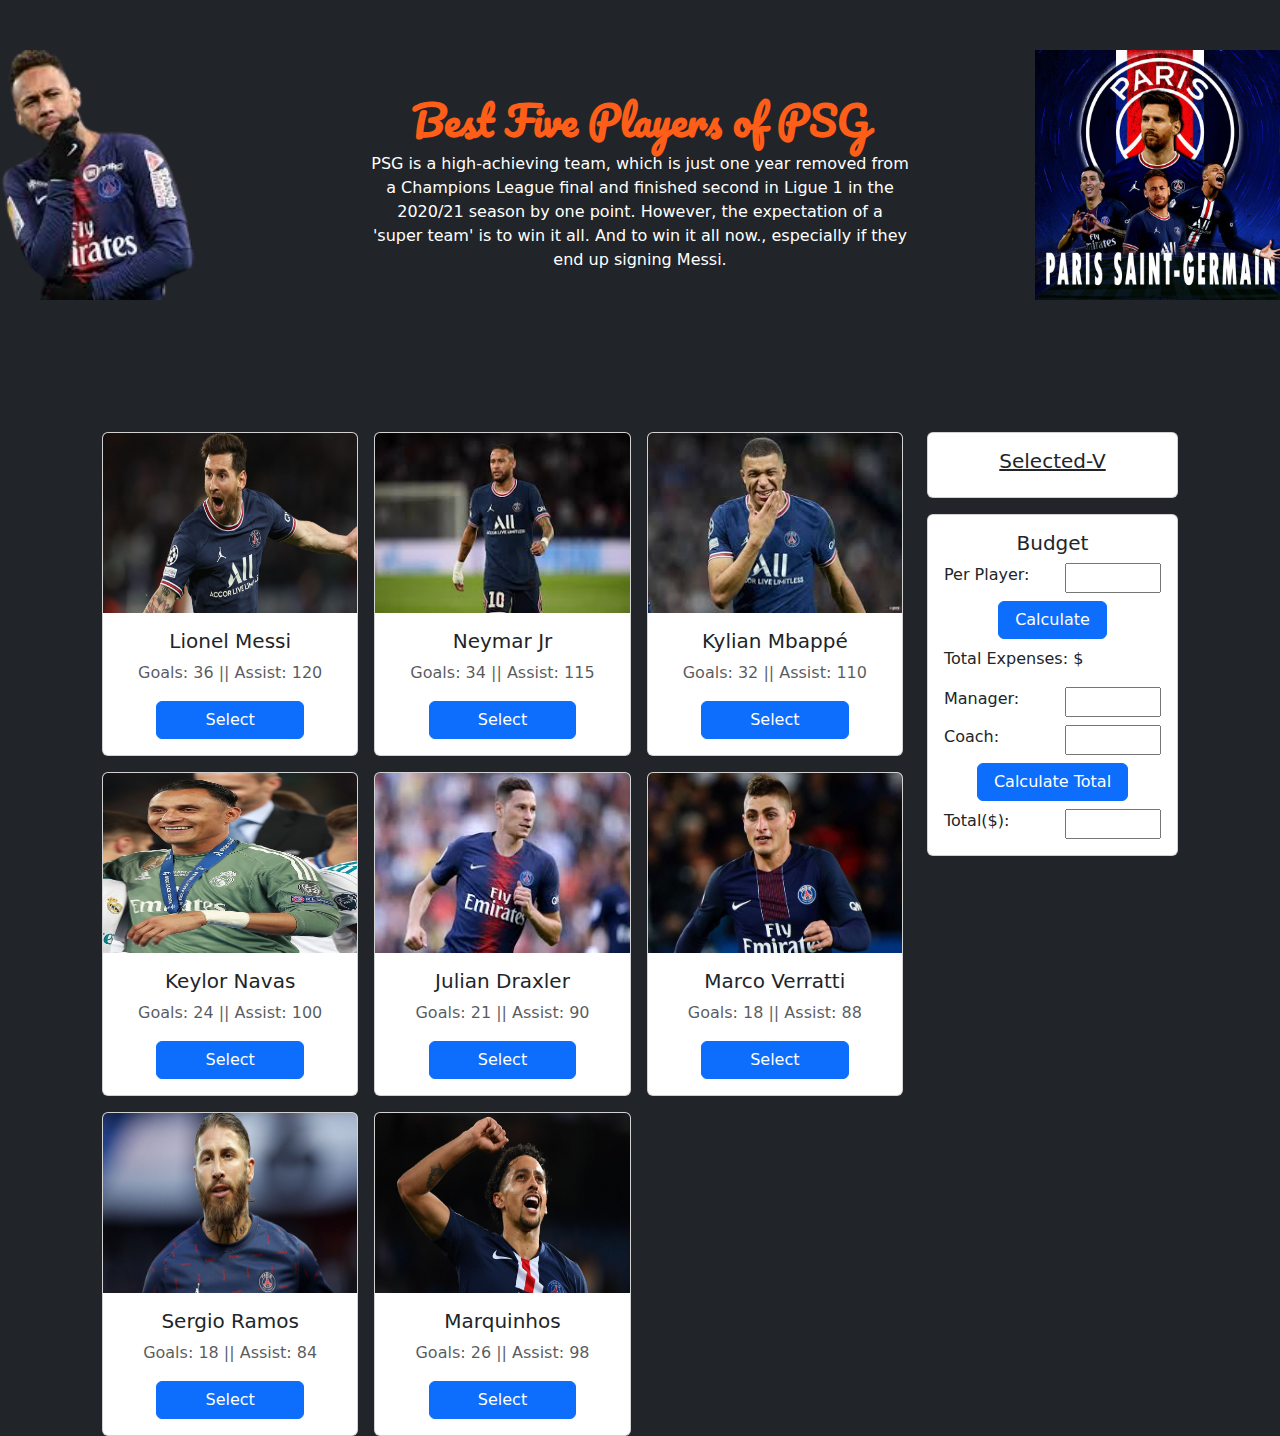
==== index.html @ 65ece007 "error resolved" ====
<!DOCTYPE html>
<html lang="en">

<head>
    <meta charset="UTF-8">
    <meta http-equiv="X-UA-Compatible" content="IE=edge">
    <meta name="viewport" content="width=device-width, initial-scale=1.0">
    <title>Best Players</title>
    <link rel="stylesheet" href="https://cdn.jsdelivr.net/npm/bootstrap@5.2.0/dist/css/bootstrap.min.css">
    <link rel="stylesheet" href="css/style.css">
</head>

<body class="bg-dark">
    <header class="bg-dark">
        <div class="row">
            <div class="col-3">
                <img id="first" src="players/naymer-banner-removebg-preview.png" alt="">
            </div>
            <div class="col-6 py-5 my-5">
                <h1 id="heading" class="text-center fw-bold">Best Five Players of PSG</h1>
                <p class="text-center text-white">
                    PSG is a high-achieving team, which is just one year removed from a Champions League final and
                    finished second in Ligue 1 in the 2020/21 season by one point. However, the expectation of a 'super
                    team' is to win it all. And to win it all now., especially if they end up signing Messi.
                </p>
            </div>
            <div class="col-3">
                <img id="second" class="img-fluid" src="players/psg-poster.jpg" alt="">
            </div>
        </div>
    </header>
    <main class="container mt-5">
        <section>
            <div class="row">
                <div class="col-9">
                    <div class="row gx-3 gy-3">
                        <div class="col-4">
                            <div class="card">
                                <img src="players/messi.jpg" class="card-img-top" alt="...">
                                <div class="card-body">
                                    <h5 class="card-title text-center" id="messi">Lionel Messi</h5>
                                    <p class="card-text text-muted text-center">
                                        Goals: 36 || Assist: 120
                                    </p>
                                    <div class="text-center">
                                        <button id="select-messi" class="btn btn-primary px-5">Select</button>
                                    </div>
                                </div>
                            </div>
                        </div>
                        <div class="col-4">
                            <div class="card">
                                <img src="players/naymer.jpg" class="card-img-top" alt="...">
                                <div class="card-body">
                                    <h5 id="neymar" class="card-title text-center">Neymar Jr</h5>
                                    <p class="card-text text-muted text-center">
                                        Goals: 34 || Assist: 115
                                    </p>
                                    <div class="text-center">
                                        <button id="select-neymar" class="btn btn-primary px-5">Select</button>
                                    </div>
                                </div>
                            </div>
                        </div>
                        <div class="col-4">
                            <div class="card">
                                <img src="players/embappe.jpg" class="card-img-top" alt="...">
                                <div class="card-body">
                                    <h5 id="mbappe" class="card-title text-center">Kylian Mbappé</h5>
                                    <p class="card-text text-muted text-center">
                                        Goals: 32 || Assist: 110
                                    </p>
                                    <div class="text-center">
                                        <button id="select-mbappe" class="btn btn-primary px-5">Select</button>
                                    </div>
                                </div>
                            </div>
                        </div>
                        <div class="col-4">
                            <div class="card">
                                <img src="players/navas.jpg" class="card-img-top" alt="...">
                                <div class="card-body">
                                    <h5 id="navas" class="card-title text-center">Keylor Navas</h5>
                                    <p class="card-text text-muted text-center">
                                        Goals: 24 || Assist: 100
                                    </p>
                                    <div class="text-center">
                                        <button id="select-navas" class="btn btn-primary px-5">Select</button>
                                    </div>
                                </div>
                            </div>
                        </div>
                        <div class="col-4">
                            <div class="card">
                                <img src="players/draxler.jpg" class="card-img-top" alt="...">
                                <div class="card-body">
                                    <h5 id="julian" class="card-title text-center">Julian Draxler</h5>
                                    <p class="card-text text-muted text-center">
                                        Goals: 21 || Assist: 90
                                    </p>
                                    <div class="text-center">
                                        <button id="select-julian" class="btn btn-primary px-5">Select</button>
                                    </div>
                                </div>
                            </div>
                        </div>
                        <div class="col-4">
                            <div class="card">
                                <img src="players/marco-verratti.jpg" class="card-img-top" alt="...">
                                <div class="card-body">
                                    <h5 id="marco" class="card-title text-center">Marco Verratti</h5>
                                    <p class="card-text text-muted text-center">
                                        Goals: 18 || Assist: 88
                                    </p>
                                    <div class="text-center">
                                        <button id="select-marco" class="btn btn-primary px-5">Select</button>
                                    </div>
                                </div>
                            </div>
                        </div>
                        <div class="col-4">
                            <div class="card">
                                <img src="players/16507482554190.jpg" class="card-img-top" alt="...">
                                <div class="card-body">
                                    <h5 id="ramos" class="card-title text-center">Sergio Ramos</h5>
                                    <p class="card-text text-muted text-center">
                                        Goals: 18 || Assist: 84
                                    </p>
                                    <div class="text-center">
                                        <button id="select-ramos" class="btn btn-primary px-5">Select</button>
                                    </div>
                                </div>
                            </div>
                        </div>
                        <div class="col-4">
                            <div class="card">
                                <img src="players/marquinhos-psg-2019-20_hjcfh6ku46y51cgior0f1y7bl.jpg"
                                    class="card-img-top" alt="...">
                                <div class="card-body">
                                    <h5 id="marq" class="card-title text-center">Marquinhos</h5>
                                    <p class="card-text text-muted text-center">
                                        Goals: 26 || Assist: 98
                                    </p>
                                    <div class="text-center">
                                        <button id="select-marq" class="btn btn-primary px-5">Select</button>
                                    </div>
                                </div>
                            </div>
                        </div>
                    </div>
                </div>
                <div class="col-3">
                    <div class="row gy-3">
                        <div class="col-12">
                            <div class="card">
                                <div class="card-body">
                                    <h5 class="card-title text-center"><u>Selected-V</u></h5>
                                    <ol class="card-text" id="players-container"></ol>
                                </div>
                            </div>
                        </div>
                        <div class="col-12">
                            <div class="card">
                                <div class="card-body">
                                    <h5 class="card-title text-center">Budget</h5>
                                    <div class="row">
                                        <div class="col-6">
                                            Per Player:
                                        </div>
                                        <div class="col-6">
                                            <input id="per-player-cost" class="cost" type="text">
                                        </div>
                                    </div>
                                    <div class="text-center mt-2">
                                        <button id="calculate" class="btn btn-primary px-3">Calculate</button>
                                    </div>
                                    <div class="mt-2">
                                        <p>Total Expenses: <span>$</span><span id="cost-for-players"></span></p>
                                    </div>
                                    <div class="row">
                                        <div class="col-6">
                                            Manager:
                                        </div>
                                        <div class="col-6">
                                            <input id="manager-cost" class="cost" type="text">
                                        </div>
                                    </div>
                                    <div class="row mt-2">
                                        <div class="col-6">
                                            Coach:
                                        </div>
                                        <div class="col-6">
                                            <input id="coach-cost" class="cost" type="text">
                                        </div>
                                    </div>
                                    <div class="text-center mt-2">
                                        <button id="calculate-total" class="btn btn-primary px-3">Calculate Total</button>
                                    </div>
                                    <div class="row mt-2">
                                        <div class="col-6">
                                            Total($):
                                        </div>
                                        <div class="col-6">
                                            <input id="total-cost" class="cost" type="text">
                                        </div>
                                    </div>
                                </div>
                            </div>
                        </div>
                    </div>
                </div>
        </section>
    </main>

    <script src="script/script.js"></script>
    <script src="https://cdn.jsdelivr.net/npm/bootstrap@5.2.0/dist/js/bootstrap.bundle.min.js"></script>
</body>

</html>
---- css/style.css ----
@import url('https://fonts.googleapis.com/css2?family=Pacifico&family=Poppins&display=swap');

body{
    max-width: 1100px;
    margin: auto;
}
#heading {
    font-family: 'Pacifico', cursive;
    color: #FF5E19;
}

#first{
    position: absolute;
    left: -140px;
    height: 250px;
    top: 50px
}
#second{
    position: absolute;
    right: -5px;
    height: 250px;
    top: 50px
}

main img{
    width: 100px;
    height: 180px;
}

.cost{
    width: 100%;
}
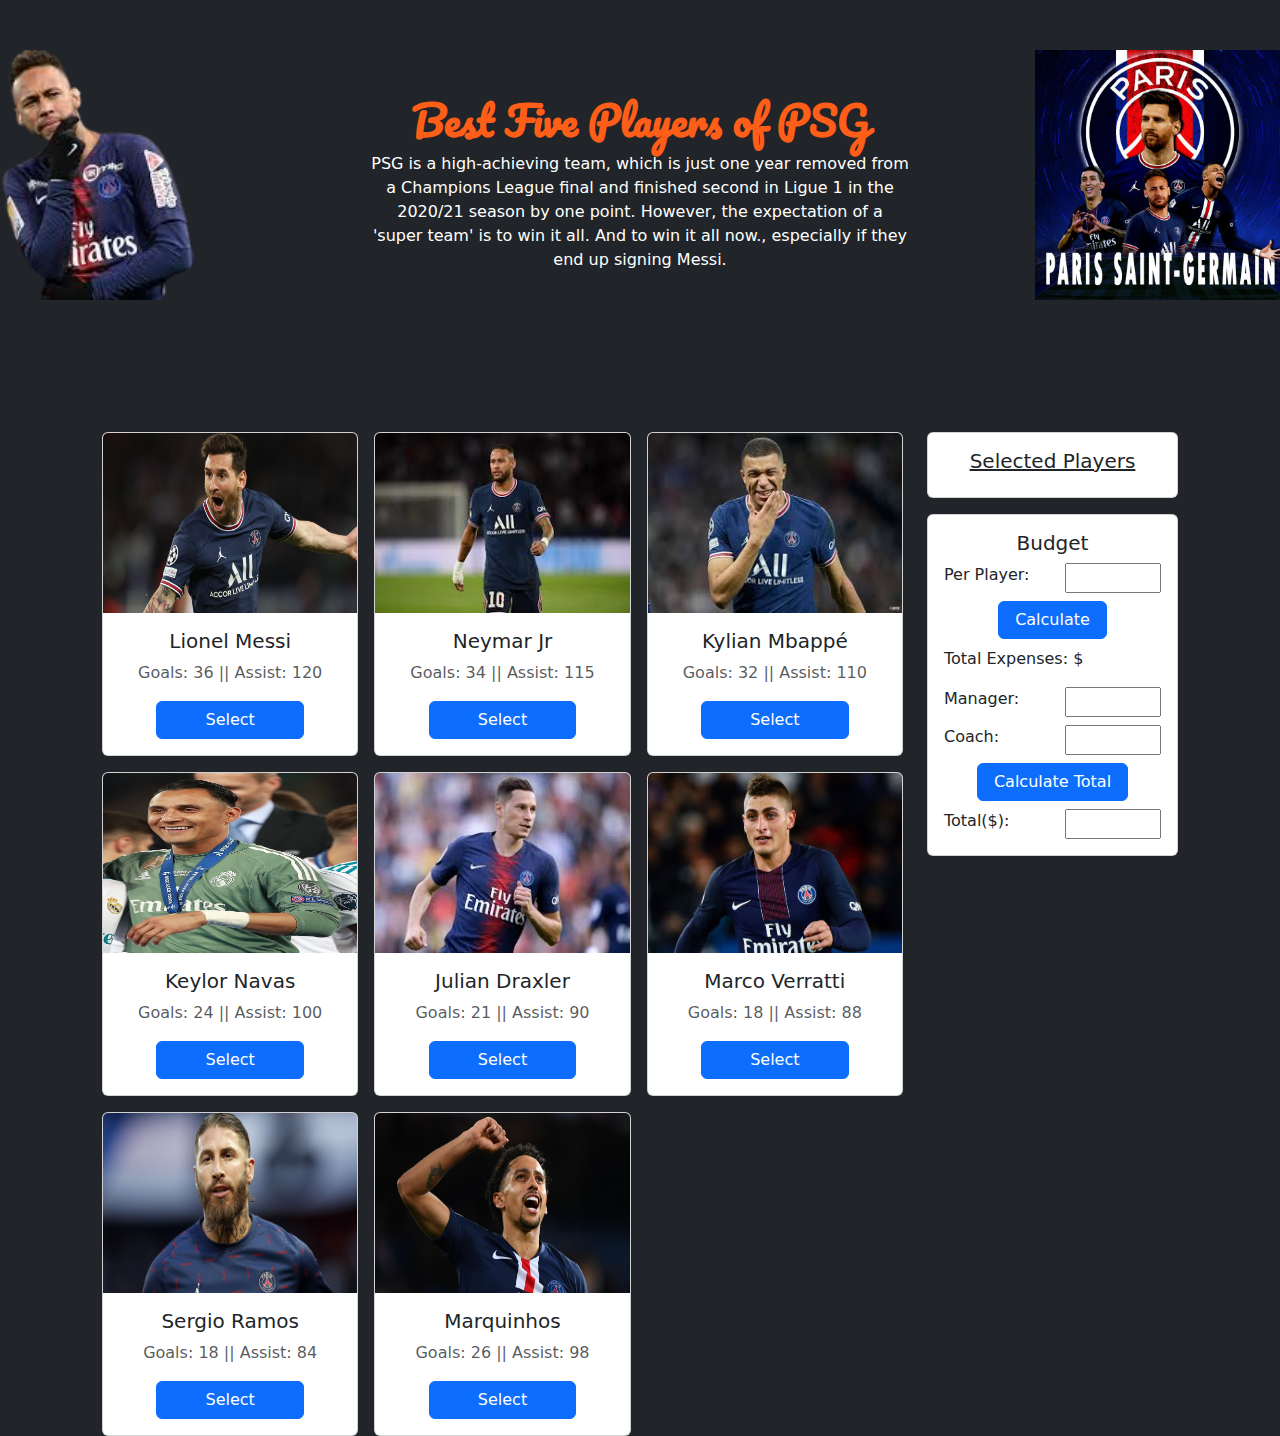
==== commit 627a6edd: "completed" ====
--- a/index.html
+++ b/index.html
@@ -154,7 +154,7 @@
                         <div class="col-12">
                             <div class="card">
                                 <div class="card-body">
-                                    <h5 class="card-title text-center"><u>Selected-V</u></h5>
+                                    <h5 class="card-title text-center"><u>Selected Players</u></h5>
                                     <ol class="card-text" id="players-container"></ol>
                                 </div>
                             </div>
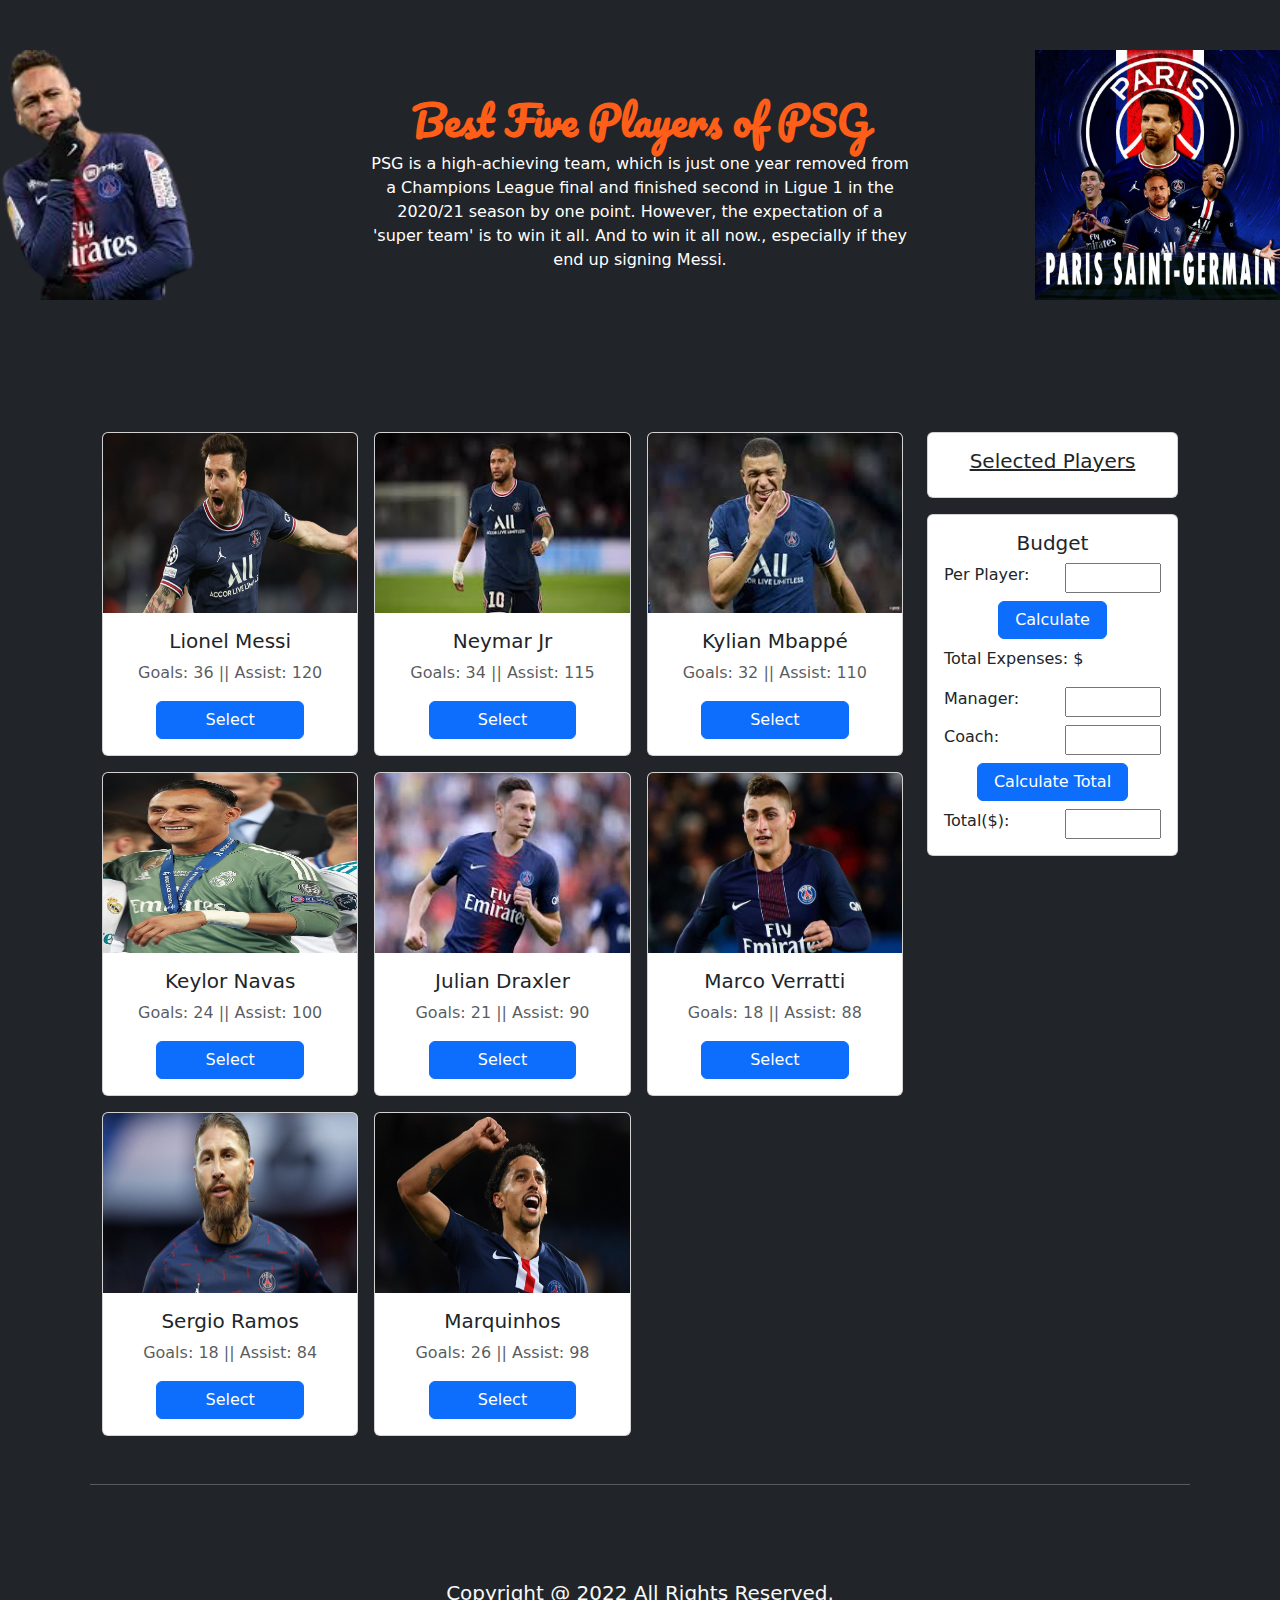
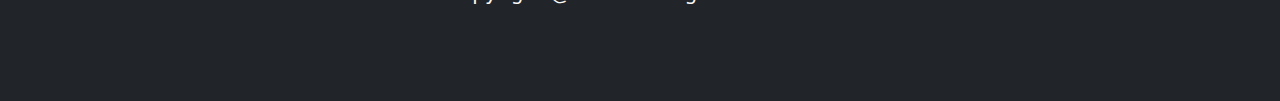
==== commit d31a9ebb: "footer added" ====
--- a/index.html
+++ b/index.html
@@ -212,6 +212,11 @@
         </section>
     </main>
 
+    <hr id="horizontal" class="mt-5">
+    <footer class="mt-5 mb-5">
+        <h5 class="text-center text-light py-5">Copyright @ 2022 All Rights Reserved.</h5>
+    </footer>
+
     <script src="script/script.js"></script>
     <script src="https://cdn.jsdelivr.net/npm/bootstrap@5.2.0/dist/js/bootstrap.bundle.min.js"></script>
 </body>
--- a/css/style.css
+++ b/css/style.css
@@ -29,4 +29,8 @@
 
 .cost{
     width: 100%;
+}
+
+#horizontal{
+    color: white;
 }